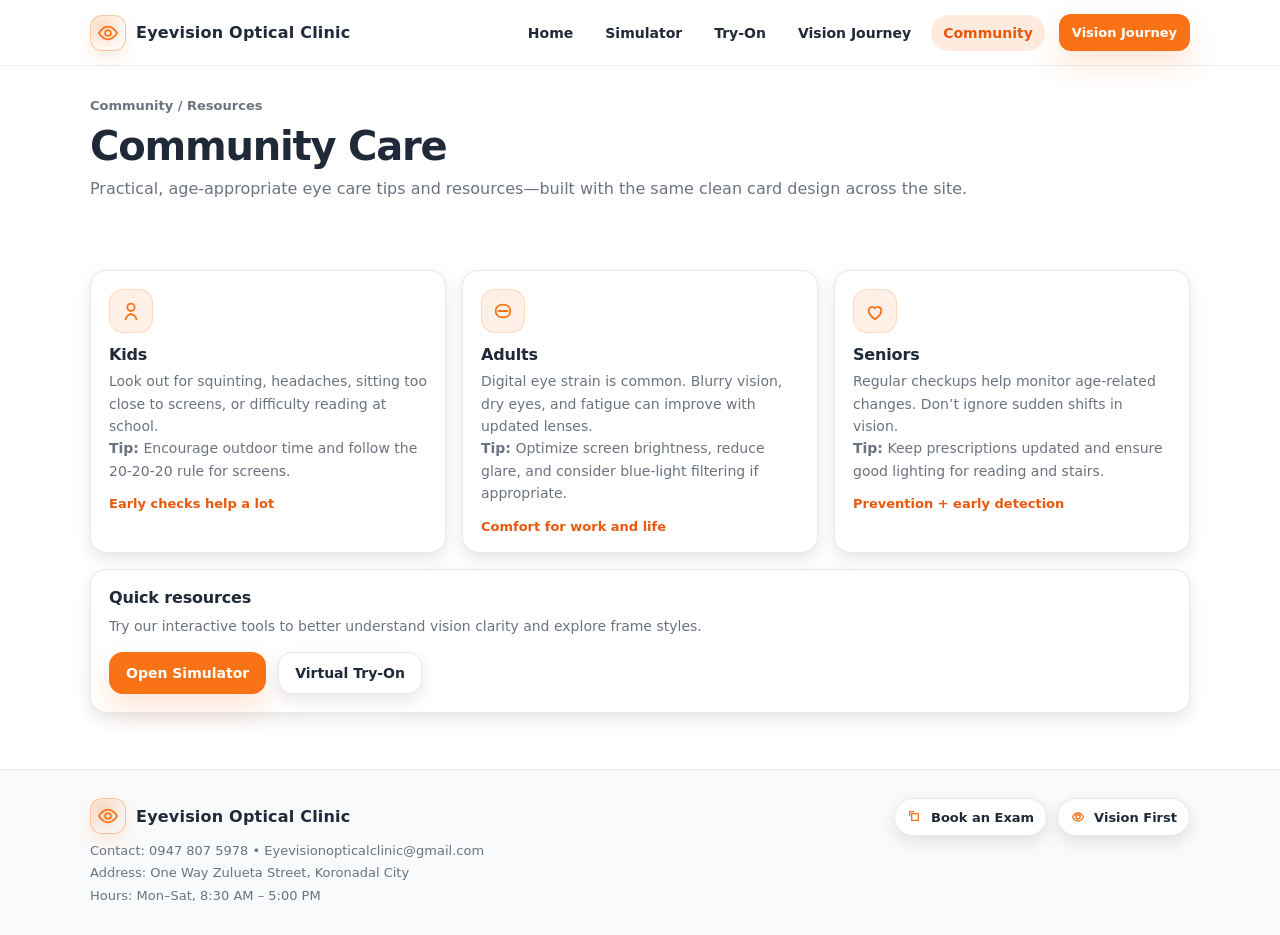
==== community.html @ 2a41e386 "Add files via upload" ====
<!DOCTYPE html>
<html lang="en">
<head>
  <meta charset="UTF-8">
  <meta name="viewport" content="width=device-width, initial-scale=1.0">
  <title>Community Care — Eyevision Optical Clinic</title>
  <meta name="description" content="Eye care resources for kids, adults, and seniors — community-focused guidance from Eyevision Optical Clinic.">
  <link rel="stylesheet" href="style.css">
</head>
<body>
  <header class="nav">
    <div class="container nav-inner">
      <a class="brand" href="index.html" aria-label="Eyevision Optical Clinic home">
        <span class="brand-badge" aria-hidden="true">
          <svg viewBox="0 0 24 24" fill="none">
            <path d="M2.2 12s3.6-7 9.8-7 9.8 7 9.8 7-3.6 7-9.8 7S2.2 12 2.2 12Z" stroke="rgba(249,115,22,.95)" stroke-width="2"/>
            <path d="M12 15.2a3.2 3.2 0 1 0 0-6.4 3.2 3.2 0 0 0 0 6.4Z" stroke="rgba(249,115,22,.95)" stroke-width="2"/>
          </svg>
        </span>
        <span>Eyevision Optical Clinic</span>
      </a>

      <button class="nav-toggle" type="button" aria-label="Open menu" aria-expanded="false" data-nav-toggle>
        <svg viewBox="0 0 24 24" fill="none" aria-hidden="true">
          <path d="M4 7h16M4 12h16M4 17h16" stroke="#1F2937" stroke-width="2" stroke-linecap="round"/>
        </svg>
      </button>

      <nav class="nav-links" data-nav-menu>
        <a class="nav-link" data-nav href="index.html">Home</a>
        <a class="nav-link" data-nav href="simulator.html">Simulator</a>
        <a class="nav-link" data-nav href="tryon.html">Try-On</a>
        <a class="nav-link" data-nav href="journey.html">Vision Journey</a>
        <a class="nav-link" data-nav href="community.html">Community</a>
        <a class="btn btn-primary btn-sm nav-cta" href="journey.html">Vision Journey</a>
      </nav>
    </div>
  </header>

  <main>
    <section class="page-head">
      <div class="container">
        <div class="crumb">Community / Resources</div>
        <h1>Community Care</h1>
        <p>Practical, age‑appropriate eye care tips and resources—built with the same clean card design across the site.</p>
      </div>
    </section>

    <section class="section">
      <div class="container">
        <div class="grid cols-3">
          <div class="card">
            <div class="icon" aria-hidden="true">
              <svg viewBox="0 0 24 24" fill="none">
                <path d="M12 12a4 4 0 1 0-4-4 4 4 0 0 0 4 4Z" stroke="#F97316" stroke-width="2"/>
                <path d="M6 21c1.2-3.6 4.2-5.5 6-5.5s4.8 1.9 6 5.5" stroke="#F97316" stroke-width="2" stroke-linecap="round"/>
              </svg>
            </div>
            <h3>Kids</h3>
            <p>Look out for squinting, headaches, sitting too close to screens, or difficulty reading at school.</p>
            <p class="hint"><b>Tip:</b> Encourage outdoor time and follow the 20‑20‑20 rule for screens.</p>
            <div class="meta">Early checks help a lot</div>
          </div>

          <div class="card">
            <div class="icon" aria-hidden="true">
              <svg viewBox="0 0 24 24" fill="none">
                <path d="M7 12h10" stroke="#F97316" stroke-width="2" stroke-linecap="round"/>
                <path d="M4 12c0-4 3-7 8-7s8 3 8 7-3 7-8 7-8-3-8-7Z" stroke="#F97316" stroke-width="2"/>
              </svg>
            </div>
            <h3>Adults</h3>
            <p>Digital eye strain is common. Blurry vision, dry eyes, and fatigue can improve with updated lenses.</p>
            <p class="hint"><b>Tip:</b> Optimize screen brightness, reduce glare, and consider blue‑light filtering if appropriate.</p>
            <div class="meta">Comfort for work and life</div>
          </div>

          <div class="card">
            <div class="icon" aria-hidden="true">
              <svg viewBox="0 0 24 24" fill="none">
                <path d="M12 21s7-4.5 7-10a4 4 0 0 0-7-2 4 4 0 0 0-7 2c0 5.5 7 10 7 10Z" stroke="#F97316" stroke-width="2"/>
              </svg>
            </div>
            <h3>Seniors</h3>
            <p>Regular checkups help monitor age‑related changes. Don’t ignore sudden shifts in vision.</p>
            <p class="hint"><b>Tip:</b> Keep prescriptions updated and ensure good lighting for reading and stairs.</p>
            <div class="meta">Prevention + early detection</div>
          </div>
        </div>

        <div class="card" style="margin-top:16px;">
          <h3 style="margin:0 0 8px;">Quick resources</h3>
          <p style="margin:0; color:var(--muted); line-height:1.7;">
            Try our interactive tools to better understand vision clarity and explore frame styles.
          </p>
          <div style="display:flex; gap:12px; flex-wrap:wrap; margin-top:14px;">
            <a class="btn btn-primary" href="simulator.html">Open Simulator</a>
            <a class="btn btn-outline" href="tryon.html">Virtual Try‑On</a>
          </div>
        </div>
      </div>
    </section>
  </main>

  <footer>
    <div class="container footer-grid">
      <div>
        <div class="brand" style="gap:10px;">
          <span class="brand-badge" aria-hidden="true">
            <svg viewBox="0 0 24 24" fill="none">
              <path d="M2.2 12s3.6-7 9.8-7 9.8 7 9.8 7-3.6 7-9.8 7S2.2 12 2.2 12Z" stroke="rgba(249,115,22,.95)" stroke-width="2"/>
              <path d="M12 15.2a3.2 3.2 0 1 0 0-6.4 3.2 3.2 0 0 0 0 6.4Z" stroke="rgba(249,115,22,.95)" stroke-width="2"/>
            </svg>
          </span>
          <span>Eyevision Optical Clinic</span>
        </div>
        <div class="footer-note">
          Contact: 0947 807 5978 • Eyevisionopticalclinic@gmail.com<br>
          Address: One Way Zulueta Street, Koronadal City<br>
          Hours: Mon–Sat, 8:30 AM – 5:00 PM
        </div>
      </div>
      <div class="footer-links">
        <span class="chip">
          <svg viewBox="0 0 24 24" fill="none" aria-hidden="true">
            <path d="M7 7h10v10H7V7Z" stroke="#F97316" stroke-width="2"/>
            <path d="M4 10V4h6" stroke="#F97316" stroke-width="2" stroke-linecap="round"/>
          </svg>
          Book an Exam
        </span>
        <span class="chip">
          <svg viewBox="0 0 24 24" fill="none" aria-hidden="true">
            <path d="M4 12s3-6 8-6 8 6 8 6-3 6-8 6-8-6-8-6Z" stroke="#F97316" stroke-width="2"/>
            <path d="M12 15a3 3 0 1 0 0-6.4 3.2 3.2 0 0 0 0 6.4Z" stroke="#F97316" stroke-width="2"/>
          </svg>
          Vision First
        </span>
      </div>
    </div>
  </footer>

  <script src="script.js"></script>
</body>
</html>
---- style.css ----
/* Eyevision Optical Clinic — styles
   Theme:
   - Primary: #F97316
   - Secondary text: #1F2937
   - Backgrounds: #FFFFFF / #F9FAFB
*/

:root{
  --primary:#F97316;
  --primary-600:#EA580C;
  --text:#1F2937;
  --muted:#6B7280;
  --bg:#FFFFFF;
  --bg-soft:#F9FAFB;
  --card:#FFFFFF;
  --border:#E5E7EB;
  --shadow: 0 10px 30px rgba(17,24,39,.10);
  --shadow-sm: 0 6px 16px rgba(17,24,39,.10);
  --radius: 16px;
}

*{box-sizing:border-box}
html{scroll-behavior:smooth}
body{
  margin:0;
  font-family: ui-sans-serif, system-ui, -apple-system, Segoe UI, Roboto, Helvetica, Arial, "Apple Color Emoji","Segoe UI Emoji";
  color:var(--text);
  background:var(--bg);
}
img{max-width:100%; display:block}
a{color:inherit; text-decoration:none}

.container{
  width:min(1100px, 92vw);
  margin-inline:auto;
}

/* Navbar */
.nav{
  position:sticky;
  top:0;
  z-index:50;
  background:rgba(255,255,255,.85);
  backdrop-filter: blur(10px);
  border-bottom: 1px solid rgba(229,231,235,.7);
}
.nav-inner{
  display:flex;
  align-items:center;
  justify-content:space-between;
  gap:16px;
  padding:14px 0;
}
.brand{
  display:flex;
  align-items:center;
  gap:10px;
  font-weight:800;
  letter-spacing:.2px;
}
.brand-badge{
  width:36px;height:36px;border-radius:12px;
  background: radial-gradient(70% 70% at 30% 30%, rgba(249,115,22,.25), rgba(249,115,22,.05));
  border:1px solid rgba(249,115,22,.35);
  box-shadow: 0 8px 16px rgba(249,115,22,.12);
  display:grid; place-items:center;
}
.brand-badge svg{width:22px;height:22px}
.nav-links{
  display:flex;
  align-items:center;
  gap:8px;
}
.nav-link{
  padding:10px 12px;
  border-radius: 999px;
  color:var(--text);
  font-weight:600;
  font-size:14px;
  transition: transform .18s ease, background-color .18s ease, color .18s ease;
}
.nav-link:hover{
  background: rgba(249,115,22,.10);
  transform: translateY(-1px);
}
.nav-link.active{
  background: rgba(249,115,22,.14);
  color: var(--primary-600);
}
.nav-cta{
  margin-left:6px;
}
.nav-toggle{
  display:none;
  border:1px solid var(--border);
  background:#fff;
  border-radius: 12px;
  width:44px;height:44px;
  box-shadow: var(--shadow-sm);
  cursor:pointer;
}
.nav-toggle:active{transform: translateY(1px)}
.nav-toggle svg{width:22px;height:22px}

@media (max-width: 860px){
  .nav-toggle{display:inline-grid; place-items:center}
  .nav-links{
    position:absolute;
    left:0; right:0;
    top:64px;
    background: rgba(255,255,255,.96);
    border-bottom:1px solid var(--border);
    padding:10px 4vw 16px;
    display:none;
    flex-direction:column;
    align-items:stretch;
    gap:6px;
  }
  .nav-links.open{display:flex}
  .nav-link{border-radius: 14px}
  .nav-cta{margin-left:0}
}

/* Buttons */
.btn{
  display:inline-flex;
  align-items:center;
  justify-content:center;
  gap:10px;
  padding:12px 16px;
  border-radius: 14px;
  border:1px solid transparent;
  font-weight:700;
  font-size:14px;
  cursor:pointer;
  transition: transform .18s ease, box-shadow .18s ease, background-color .18s ease, border-color .18s ease, color .18s ease;
  user-select:none;
}
.btn:active{transform: translateY(1px)}
.btn-primary{
  background: var(--primary);
  color:#fff;
  box-shadow: 0 14px 28px rgba(249,115,22,.18);
}
.btn-primary:hover{background: var(--primary-600)}
.btn-outline{
  background:#fff;
  color:var(--text);
  border-color: var(--border);
  box-shadow: var(--shadow-sm);
}
.btn-outline:hover{
  border-color: rgba(249,115,22,.35);
  box-shadow: 0 18px 34px rgba(17,24,39,.12);
  transform: translateY(-1px);
}
.btn-sm{padding:10px 12px; border-radius: 12px; font-size:13px}
.btn-block{width:100%}

/* Sections */
.section{
  padding: 56px 0;
}
.section.soft{
  background: var(--bg-soft);
  border-top:1px solid rgba(229,231,235,.75);
  border-bottom:1px solid rgba(229,231,235,.75);
}
.section-title{
  font-size: clamp(24px, 3vw, 34px);
  margin:0 0 10px 0;
  letter-spacing:-.02em;
}
.section-subtitle{
  margin:0;
  color: var(--muted);
  line-height:1.6;
}

/* Hero */
.hero{
  position:relative;
  overflow:hidden;
  padding: 54px 0 46px;
}
.hero-grid{
  display:grid;
  grid-template-columns: 1.1fr .9fr;
  gap: 28px;
  align-items:center;
}
.kicker{
  display:inline-flex;
  align-items:center;
  gap:10px;
  padding:8px 12px;
  border-radius: 999px;
  border:1px solid rgba(249,115,22,.25);
  background: rgba(249,115,22,.06);
  color: var(--primary-600);
  font-weight:800;
  font-size:12px;
  letter-spacing:.08em;
  text-transform:uppercase;
}
.hero h1{
  font-size: clamp(34px, 4.2vw, 52px);
  margin:14px 0 8px;
  letter-spacing:-.03em;
}
.hero .motto{
  font-size: clamp(18px, 2.2vw, 22px);
  font-weight:800;
  margin: 0 0 10px;
}
.hero p{
  margin:0;
  color: var(--muted);
  line-height:1.7;
  max-width: 60ch;
}
.hero-actions{
  display:flex;
  gap:12px;
  flex-wrap:wrap;
  margin-top:18px;
}
.hero-art{
  border-radius: 24px;
  background: radial-gradient(120% 120% at 30% 10%, rgba(249,115,22,.28), rgba(249,115,22,.06) 55%, rgba(31,41,55,.02));
  border:1px solid rgba(229,231,235,.9);
  box-shadow: var(--shadow);
  padding: 22px;
}
.hero-art .art-inner{
  border-radius: 20px;
  background: linear-gradient(180deg, #fff, #fff);
  border:1px solid rgba(229,231,235,.9);
  padding: 18px;
}
.hero-bubbles{
  position:absolute; inset:-80px -120px auto auto;
  width: 520px; height:520px;
  background:
    radial-gradient(circle at 30% 35%, rgba(249,115,22,.18), transparent 55%),
    radial-gradient(circle at 60% 60%, rgba(249,115,22,.10), transparent 55%),
    radial-gradient(circle at 45% 45%, rgba(31,41,55,.05), transparent 60%);
  filter: blur(2px);
  pointer-events:none;
}
.hero-wave{
  position:absolute; left:-10%; right:-10%; bottom:-90px;
  height:180px;
  background: radial-gradient(120% 140% at 50% 20%, rgba(249,115,22,.10), transparent 55%);
  transform: rotate(-2deg);
  pointer-events:none;
}
@media (max-width: 920px){
  .hero-grid{grid-template-columns: 1fr; }
  .hero-art{order:-1}
  .hero-wave{bottom:-110px}
}

/* Cards / grids */
.grid{
  display:grid;
  gap:16px;
}
.grid.cols-4{grid-template-columns: repeat(4, 1fr)}
.grid.cols-3{grid-template-columns: repeat(3, 1fr)}
.grid.cols-2{grid-template-columns: repeat(2, 1fr)}
@media (max-width: 980px){ .grid.cols-4{grid-template-columns: repeat(2, 1fr)} }
@media (max-width: 650px){
  .grid.cols-4,.grid.cols-3,.grid.cols-2{grid-template-columns: 1fr}
}

.card{
  background: var(--card);
  border: 1px solid rgba(229,231,235,.95);
  border-radius: var(--radius);
  box-shadow: var(--shadow-sm);
  padding: 18px;
  transition: transform .18s ease, box-shadow .18s ease, border-color .18s ease;
}
.card:hover{
  transform: translateY(-3px);
  box-shadow: var(--shadow);
  border-color: rgba(249,115,22,.22);
}
.card .icon{
  width:44px;height:44px;
  border-radius: 14px;
  background: rgba(249,115,22,.10);
  border:1px solid rgba(249,115,22,.20);
  display:grid; place-items:center;
  margin-bottom:12px;
}
.card .icon svg{width:22px;height:22px}
.card h3{margin:0 0 6px; font-size:16px; letter-spacing:-.01em}
.card p{margin:0; color:var(--muted); line-height:1.6; font-size:14px}
.card .meta{margin-top:14px; color: var(--primary-600); font-weight:800; font-size:13px}

/* Stats */
.stats{
  display:grid;
  grid-template-columns: repeat(3, 1fr);
  gap:16px;
  margin-top:18px;
}
.stat{
  border-radius: var(--radius);
  background:#fff;
  border:1px solid rgba(229,231,235,.95);
  box-shadow: var(--shadow-sm);
  padding: 16px;
}
.stat .num{
  font-size: 26px;
  font-weight:900;
  letter-spacing:-.02em;
}
.stat .label{
  color: var(--muted);
  margin-top:4px;
  font-size:13px;
  font-weight:700;
}
@media (max-width: 650px){ .stats{grid-template-columns:1fr} }

/* Page header */
.page-head{
  padding: 32px 0 12px;
}
.crumb{
  color: var(--muted);
  font-weight:700;
  font-size:13px;
}
.page-head h1{
  margin: 10px 0 6px;
  font-size: clamp(26px, 3.5vw, 40px);
  letter-spacing:-.03em;
}
.page-head p{margin:0; color:var(--muted); line-height:1.7}

/* Simulator */
.sim-grid{
  display:grid;
  grid-template-columns: 1.2fr .8fr;
  gap: 16px;
  align-items: start;
}
@media (max-width: 900px){ .sim-grid{grid-template-columns:1fr} }
.sim-image-wrap{
  position:relative;
  border-radius: 18px;
  overflow:hidden;
  border:1px solid rgba(229,231,235,.95);
  box-shadow: var(--shadow);
  background:#fff;
}
.sim-image-wrap img{
  width:100%;
  height: 420px;
  object-fit: cover;
  filter: blur(var(--blur, 0px));
  transform: scale(1.02);
}
@media (max-width: 650px){ .sim-image-wrap img{height: 320px} }
.sim-overlay{
  position:absolute; inset:auto 12px 12px 12px;
  display:flex; align-items:center; justify-content:space-between;
  gap:10px;
  background: rgba(255,255,255,.86);
  backdrop-filter: blur(10px);
  border: 1px solid rgba(229,231,235,.9);
  border-radius: 14px;
  padding: 10px 12px;
}
.pill{
  display:inline-flex;
  align-items:center;
  gap:8px;
  padding:8px 10px;
  border-radius:999px;
  background: rgba(249,115,22,.10);
  border:1px solid rgba(249,115,22,.20);
  color: var(--primary-600);
  font-weight:900;
  font-size:13px;
}
.range{
  width: 100%;
}
input[type="range"]{
  width:100%;
  accent-color: var(--primary);
}
.hint{
  margin-top:10px;
  color: var(--muted);
  font-size:13px;
  line-height:1.6;
}

/* Try-on */
.tryon-grid{
  display:grid;
  grid-template-columns: 1.1fr .9fr;
  gap: 16px;
  align-items:start;
}
@media (max-width: 980px){ .tryon-grid{grid-template-columns: 1fr} }
.stage{
  border-radius: 18px;
  border:1px solid rgba(229,231,235,.95);
  background:#fff;
  box-shadow: var(--shadow);
  overflow:hidden;
}
.stage-top{
  display:flex;
  align-items:center;
  justify-content:space-between;
  gap:10px;
  padding: 12px 12px;
  border-bottom:1px solid rgba(229,231,235,.9);
  background: linear-gradient(180deg, rgba(249,250,251,1), rgba(255,255,255,1));
}
.stage-title{
  font-weight:900;
  letter-spacing:-.01em;
}
.stage-view{
  position:relative;
  background: #0B1220;
  aspect-ratio: 4 / 3;
}
.stage-view video,
.stage-view img,
.stage-view canvas{
  position:absolute; inset:0;
  width:100%; height:100%;
  object-fit: cover;
}
.stage-view canvas{pointer-events:none}
.stage-empty{
  position:absolute; inset:0;
  display:grid;
  place-items:center;
  color: rgba(255,255,255,.88);
  padding: 22px;
  text-align:center;
}
.stage-empty strong{display:block; font-size:18px; margin-bottom:6px}
.stage-empty span{color: rgba(255,255,255,.70); font-size:13px; line-height:1.6}

.thumbs{
  display:grid;
  grid-template-columns: repeat(3, 1fr);
  gap: 10px;
}
@media (max-width: 650px){ .thumbs{grid-template-columns: repeat(2, 1fr)} }
.thumb{
  border-radius: 16px;
  border:1px solid rgba(229,231,235,.95);
  background:#fff;
  box-shadow: var(--shadow-sm);
  padding: 12px;
  cursor:pointer;
  transition: transform .18s ease, box-shadow .18s ease, border-color .18s ease;
}
.thumb:hover{
  transform: translateY(-2px);
  box-shadow: var(--shadow);
  border-color: rgba(249,115,22,.25);
}
.thumb.active{
  outline: 2px solid rgba(249,115,22,.55);
  border-color: rgba(249,115,22,.35);
}
.thumb .preview{
  height: 58px;
  border-radius: 14px;
  background: rgba(249,115,22,.06);
  border:1px dashed rgba(249,115,22,.30);
  display:grid;
  place-items:center;
  margin-bottom:8px;
}
.thumb .label{
  font-weight:900;
  font-size:13px;
  margin:0 0 2px;
}
.thumb .desc{
  margin:0;
  color:var(--muted);
  font-size:12px;
  line-height:1.5;
}

/* Footer */
footer{
  background: var(--bg-soft);
  border-top: 1px solid rgba(229,231,235,.75);
  padding: 28px 0;
}
.footer-grid{
  display:grid;
  grid-template-columns: 1.4fr .8fr;
  gap:16px;
  align-items:start;
}
@media (max-width: 820px){ .footer-grid{grid-template-columns:1fr} }
.footer-note{
  color:var(--muted);
  font-size:13px;
  line-height:1.7;
  margin-top:6px;
}
.footer-links{
  display:flex;
  gap:10px;
  flex-wrap:wrap;
  justify-content:flex-end;
}
@media (max-width: 820px){ .footer-links{justify-content:flex-start} }
.chip{
  display:inline-flex;
  align-items:center;
  gap:8px;
  padding:10px 12px;
  border-radius: 999px;
  background:#fff;
  border:1px solid rgba(229,231,235,.95);
  box-shadow: var(--shadow-sm);
  font-weight:800;
  font-size:13px;
}
.chip svg{width:16px;height:16px}

/* Small helpers */
.sr-only{
  position:absolute;
  width:1px;height:1px;
  padding:0;margin:-1px;
  overflow:hidden;
  clip:rect(0,0,0,0);
  white-space:nowrap;
  border:0;
}
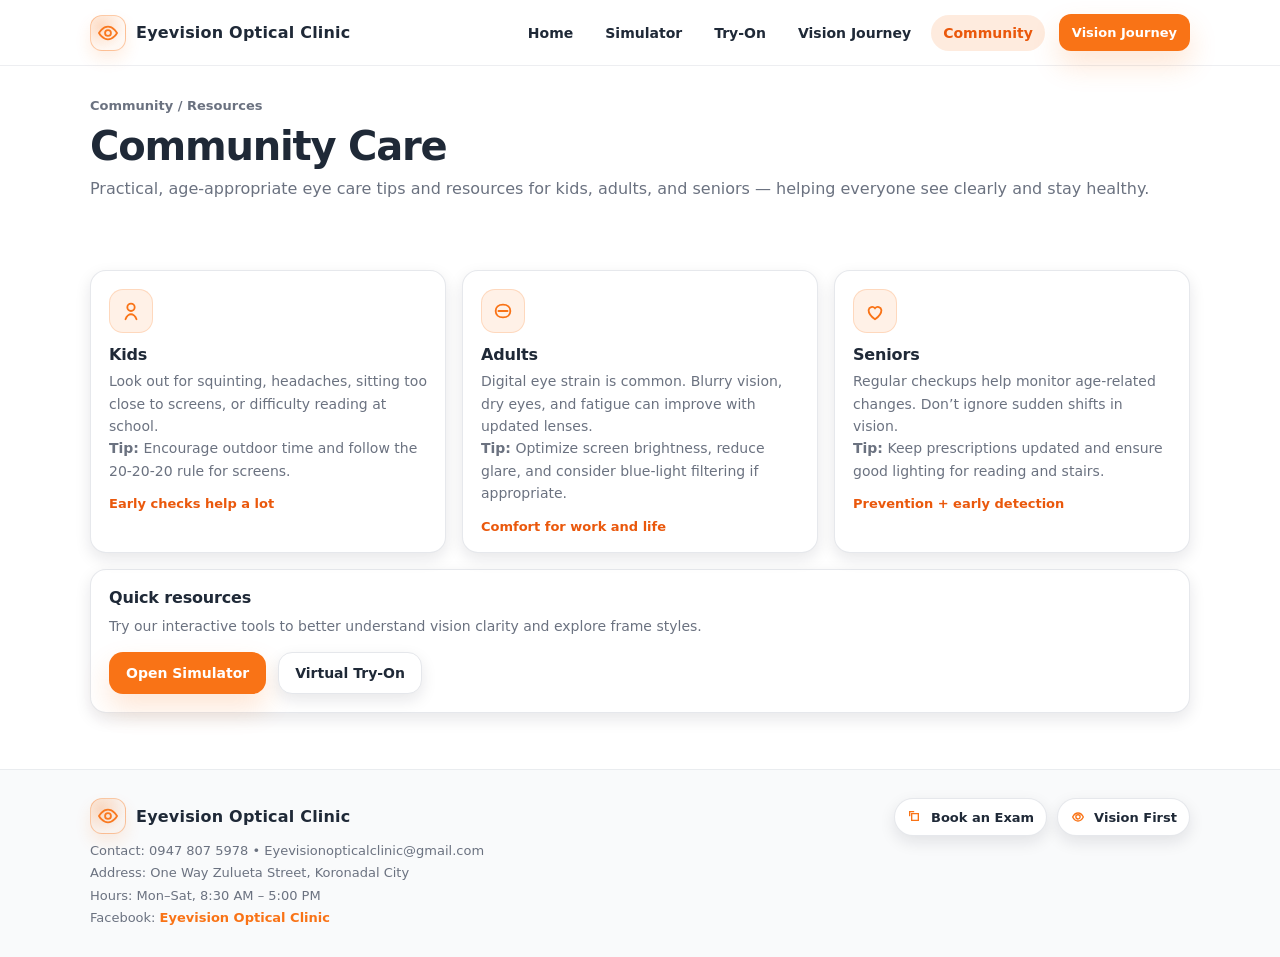
==== commit 0897a252: "Add files via upload" ====
--- a/community.html
+++ b/community.html
@@ -42,7 +42,7 @@
       <div class="container">
         <div class="crumb">Community / Resources</div>
         <h1>Community Care</h1>
-        <p>Practical, age‑appropriate eye care tips and resources—built with the same clean card design across the site.</p>
+        <p>Practical, age‑appropriate eye care tips and resources for kids, adults, and seniors — helping everyone see clearly and stay healthy.</p>
       </div>
     </section>
 
@@ -117,7 +117,8 @@
         <div class="footer-note">
           Contact: 0947 807 5978 • Eyevisionopticalclinic@gmail.com<br>
           Address: One Way Zulueta Street, Koronadal City<br>
-          Hours: Mon–Sat, 8:30 AM – 5:00 PM
+          Hours: Mon–Sat, 8:30 AM – 5:00 PM<br>
+          Facebook: <a href="https://www.facebook.com/eyevision.kor" target="_blank">Eyevision Optical Clinic</a>
         </div>
       </div>
       <div class="footer-links">
--- a/style.css
+++ b/style.css
@@ -519,6 +519,19 @@
   line-height:1.7;
   margin-top:6px;
 }
+.footer-note a {
+    color: #F97316; /* your clinic's vibrant orange */
+    text-decoration: none; /* remove underline if you want */
+    font-weight: 600; /* makes it pop */
+    transition: color 0.3s ease, text-decoration 0.3s ease;
+}
+
+.footer-note a:hover {
+    color: #d35400; /* slightly darker orange on hover */
+    text-decoration: underline; /* optional underline on hover */
+    cursor: pointer;
+}
+
 .footer-links{
   display:flex;
   gap:10px;
